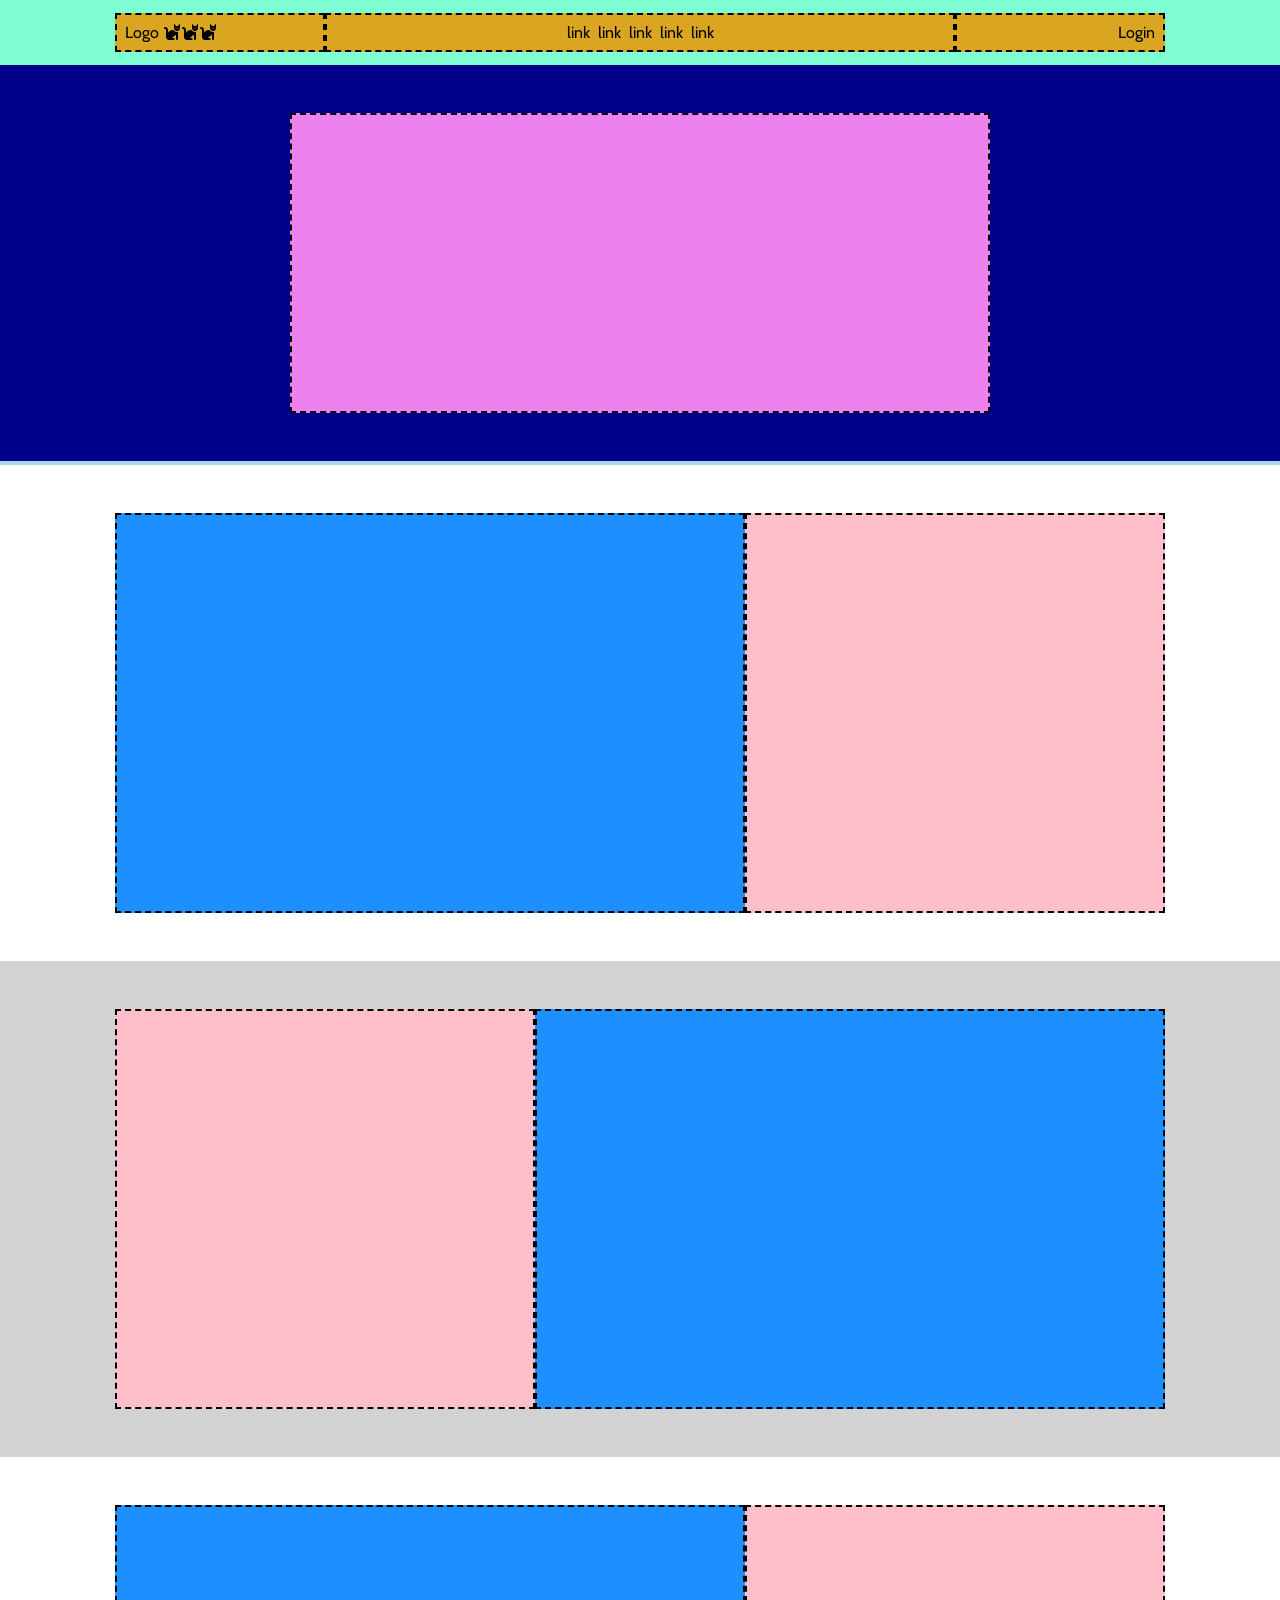
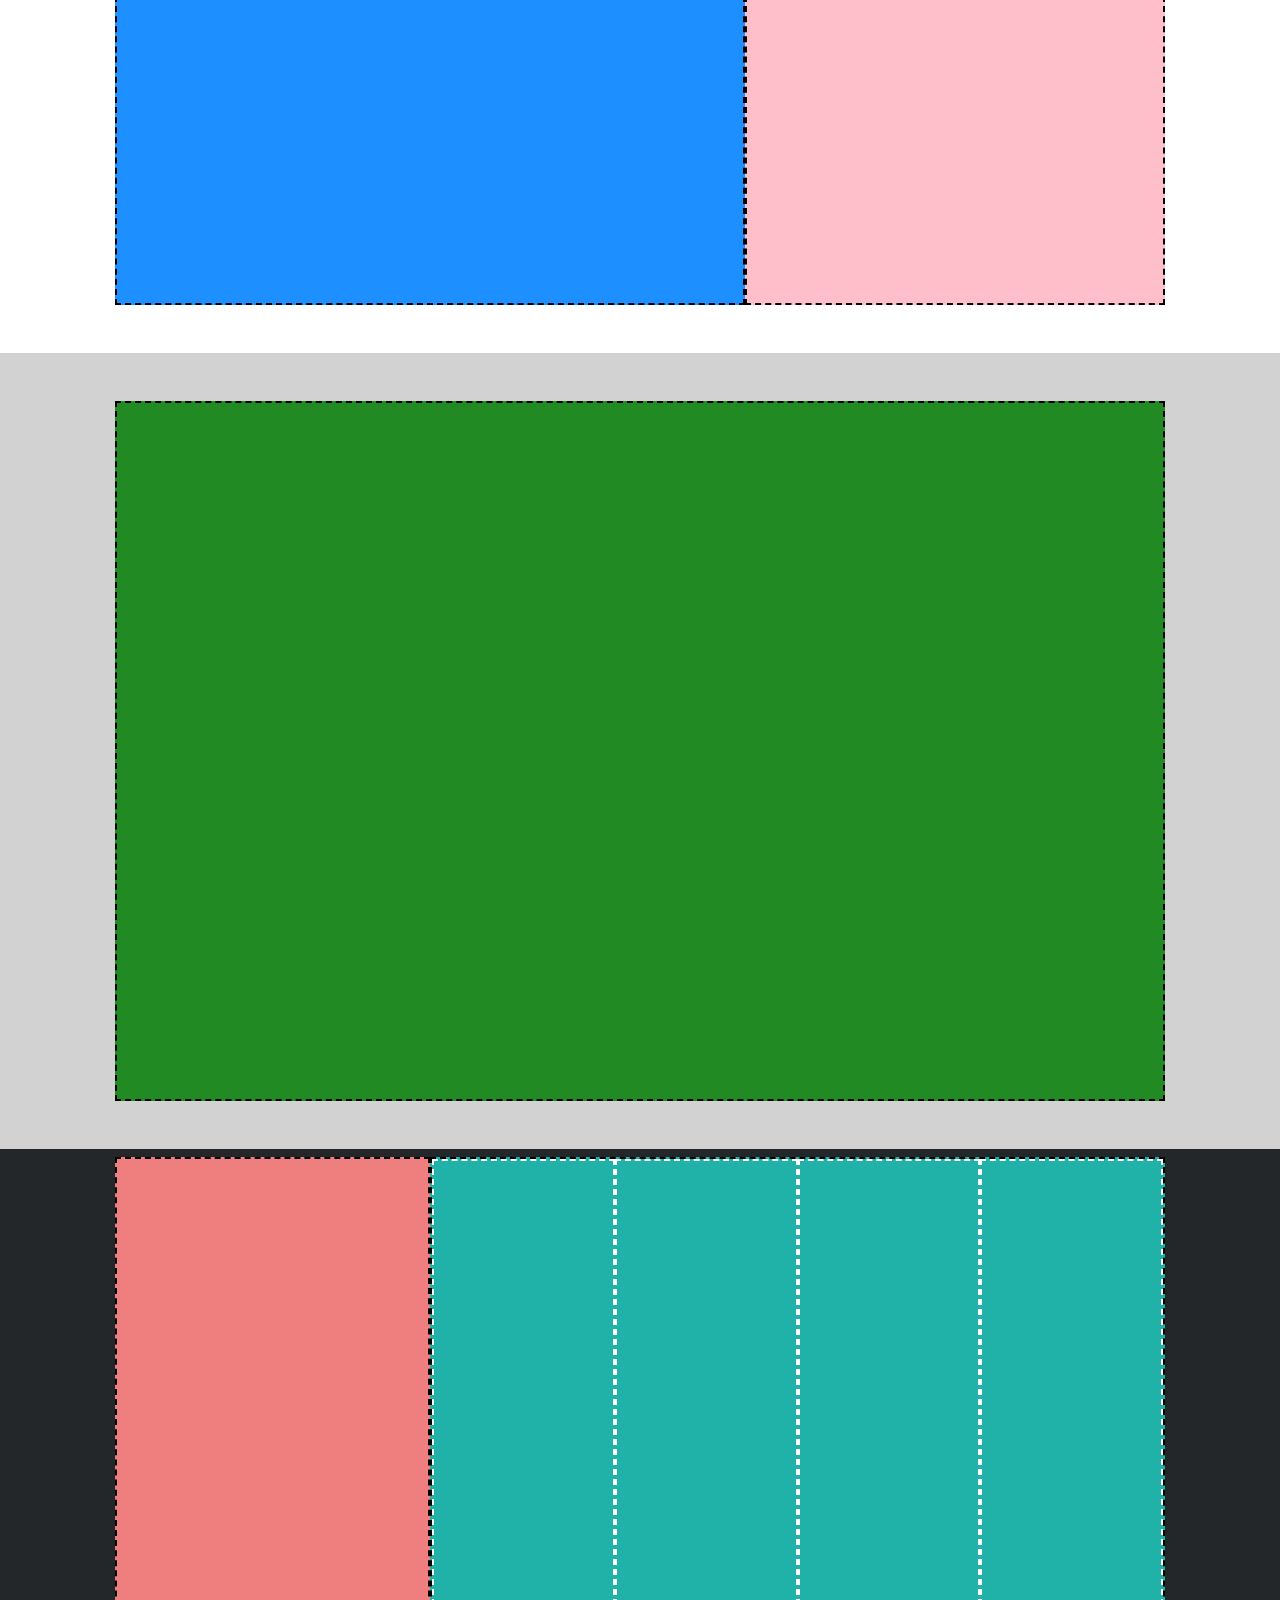
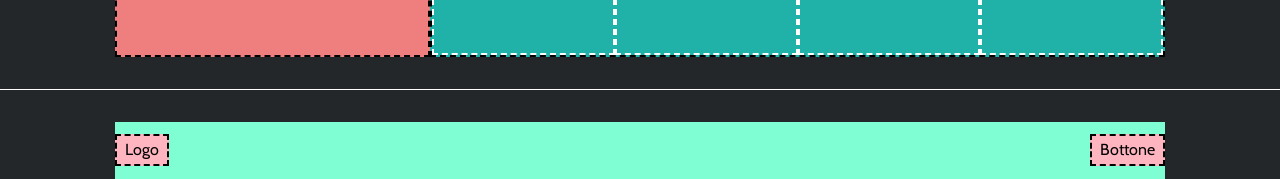
==== index.html @ 85e012c4 "Initial commit" ====
<!DOCTYPE html>
<html lang="it">
<head>
    <meta charset="UTF-8">
    <meta name="viewport" content="width=device-width, initial-scale=1.0">
    <title>Struttura Discord</title>

    <!-- GOOGLE FONTS  -->
    <link rel="preconnect" href="https://fonts.googleapis.com">
    <link rel="preconnect" href="https://fonts.gstatic.com" crossorigin>
    <link href="https://fonts.googleapis.com/css2?family=Cabin:wght@400;500;600;700&display=swap" rel="stylesheet">

    <!-- Font-awesome  -->
    <link rel="stylesheet" href="https://cdnjs.cloudflare.com/ajax/libs/font-awesome/6.4.2/css/all.min.css">

    <!-- Custom CSS -->
    <link rel="stylesheet" href="style/style.css">
</head>
<body>

    <header>
        <section class="navigation">
            <div class="container flex-j-center">
                <div class="brand dotted-test">
                    Logo
                    <i class="fa-solid fa-cat"></i><i class="fa-solid fa-cat"></i><i class="fa-solid fa-cat"></i>

                </div>
                <nav class="dotted-test">
                    <ul class="flex-j-center">
                        <li>link</li>
                        <li>link</li>
                        <li>link</li>
                        <li>link</li>
                        <li>link</li>
                    </ul>
                </nav>
                <div class="login dotted-test">
                    Login
                </div>
            </div>
        </section>
        <section id="jumbo">
            <div class="jumbotron jumbo-container dotted-test">
            </div>
        </section>
    </header>

    <main>
        <section class="bg-white">
            <div class="container flex-j-center columns">
                <div class="column column-big dotted-test"></div>
                <div class="column column-small dotted-test"></div>
            </div>
        </section>
        <section class="bg-grey">
            <div class="container flex-j-center columns">
                <div class="column column-small dotted-test"></div>
                <div class="column column-big dotted-test"></div>
            </div>
        </section>
        <section class="bg-white">
            <div class="container flex-j-center columns">
                <div class="column column-big dotted-test"></div>
                <div class="column column-small dotted-test"></div>
            </div>
        </section>
        <section class="bg-grey">
            <div class="container flex-j-center columns">
                <div class="column column-single dotted-test"></div>
            </div>
        </section>
    </main>

    <footer>
        <section class="links container flex-j-center">
            <div class="column column-30 dotted-test"></div>
            <div class="column column-70 dotted-test flex-j-center">
                <div class="column-quarters">
                </div>
                <div class="column-quarters">
                </div>
                <div class="column-quarters">
                </div>
                <div class="column-quarters">
                </div>
            </div>
        </section>

        <div class="footer-divider flex-j-center"></div>

        <section class="navigation container flex-j-between">
            <div class="button logo-button dotted-test">
                Logo
            </div>
            <div class="button dotted-test">
                Bottone
            </div>
        </section>
    </footer>
</body>
</html>
---- style/style.css ----
/* RESET */
*{
    margin: 0;
    padding: 0;
    box-sizing: border-box;
}

body{
    font-family: 'Cabin', sans-serif;
}

.flex-centered{
    display: flex;
    align-items: center;
    justify-content: center;
}

.flex-j-center{
    display: flex;
    justify-content: center;
}

.flex-j-between{
    display: flex;
    justify-content: space-between;
}

.container{
    max-width: 1050px;
    /* width: 65 */
    margin: 0 auto;
}

.jumbo-container{
    max-width: 700px;
    /* width: 50% */
    margin: 0 auto;
}

.dotted-test{
    border: 2px dashed black;
}

.columns{
    padding: 3rem 0;
}

.column{
    height: 400px;
}

.column-big{
    background-color: #1e8ffe;
    width: 60%;
}

.column-small{
    background-color: #febfca;
    width: 40%;
}

.column-single{
    background-color: #228a22;
    width: 100%;
    height: 700px;
}

.column-70{
    background-color: #20b1a9 ;
    width: 70%;
    height: 500px;
}

.column-30{
    background-color: #ef7f7f;
    height: 500px;
    width: 30%;
}

.column-quarters{
    border: 2px dashed white;
    width: calc(100% / 4);
}



.bg-white{
    background-color: white;
}

.bg-grey{
    background-color: #d2d2d2;
}

header{
    background-color: #acd7e5;
    padding: 0 0 .25rem;
}

section.navigation{
    padding: .8rem 0;
    background-color: #7ffed3;
}


header section.navigation > div{
    /* height: 40px; */
    background-color: goldenrod;
}

header section.navigation div.brand,
header section.navigation nav,
header section.navigation div.login{
    padding: .5rem;
}


section.navigation div.brand,
section.navigation div.login{
    width: 20%;
}

section.navigation  nav{
    width: 60%;
}

section.navigation  nav ul{
    list-style-type: none;
}

section.navigation  nav ul li{
    /* display: inline-block; */
    padding: 0 .25rem;
}


section.navigation div.login{
    text-align: right;
}


section#jumbo{
    /* height: 300px; */
    background-color: #00008a;
    padding: 3rem 0;
}

div.jumbotron{
    height: 300px;
    background-color: #ed81ed;
}

footer{
    background-color: #23272a;
}

div.footer-divider{
    background-color: white;
    height: 1px;
    width: 100%;
    margin: 2rem 0;
}

section.links{
    padding-top: .5rem;
}

div.button{
    background-color: #feb5c0;
    height: 2rem;
    padding: .25rem .5rem;
}
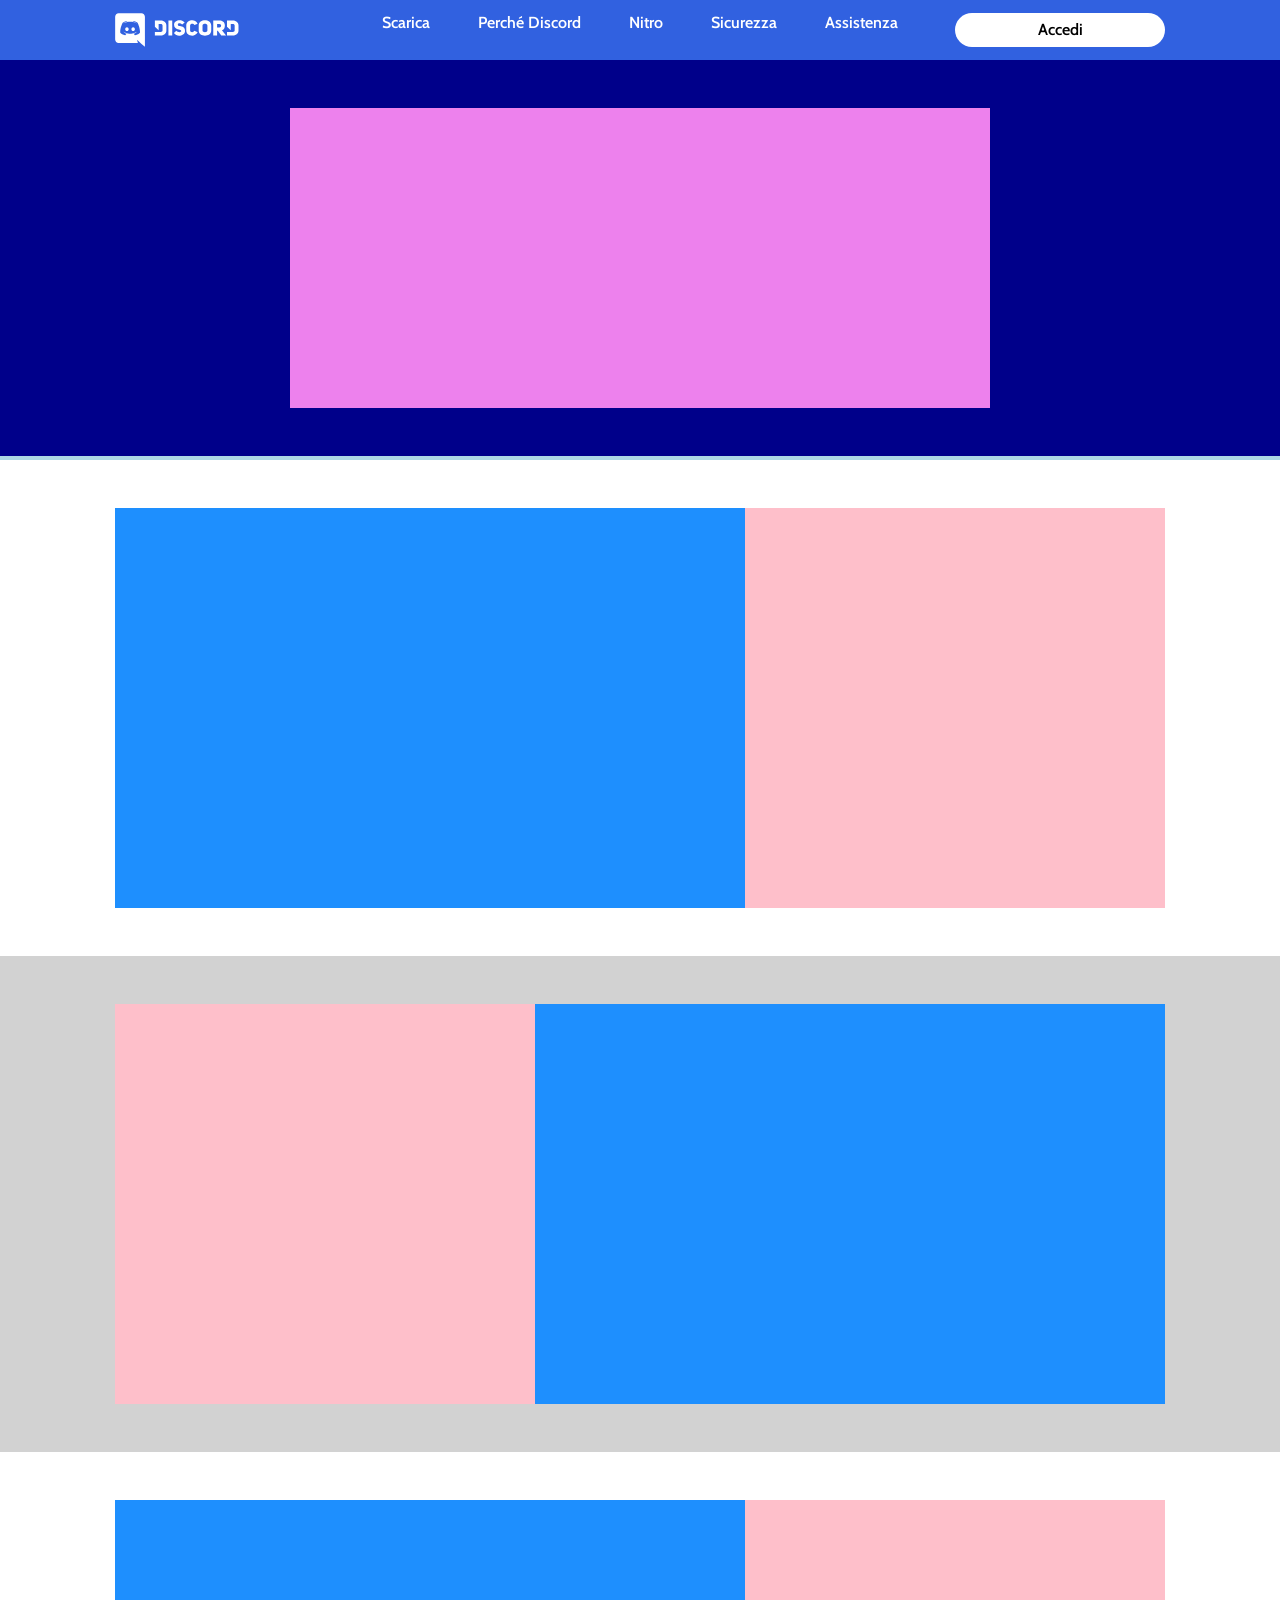
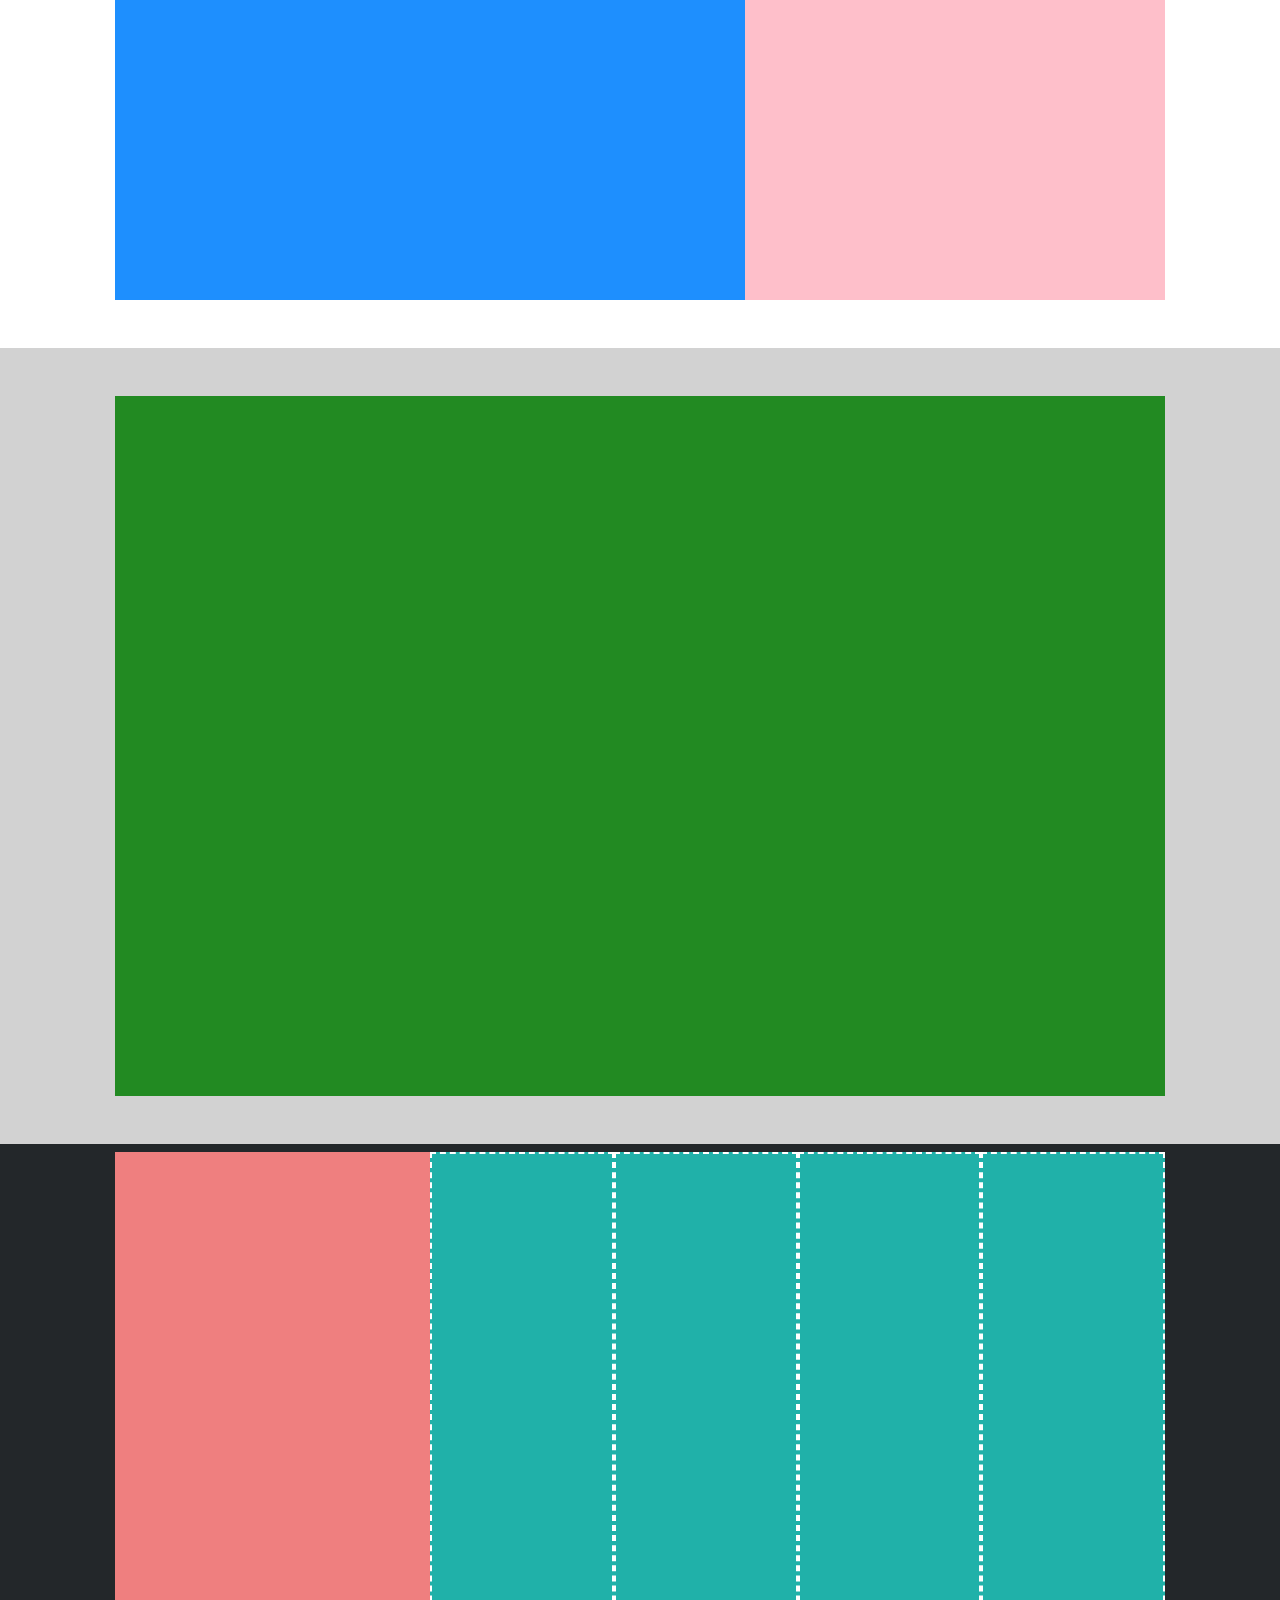
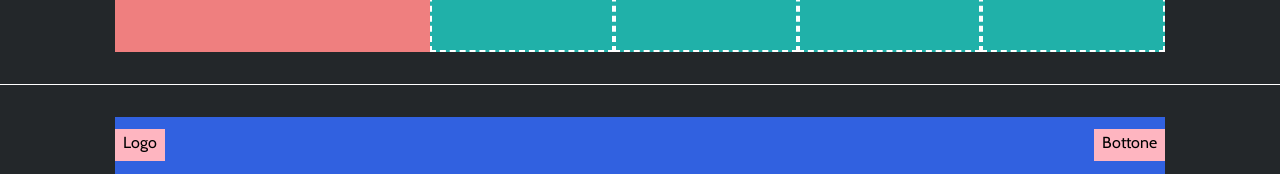
==== commit 99ff0544: "edited navigation bar style.css" ====
--- a/index.html
+++ b/index.html
@@ -22,21 +22,19 @@
         <section class="navigation">
             <div class="container flex-j-center">
                 <div class="brand dotted-test">
-                    Logo
-                    <i class="fa-solid fa-cat"></i><i class="fa-solid fa-cat"></i><i class="fa-solid fa-cat"></i>
-
+                    <img src="./img/logo.svg" alt="Logo bianco di Discord" class="flex-j-center">
                 </div>
                 <nav class="dotted-test">
                     <ul class="flex-j-center">
-                        <li>link</li>
-                        <li>link</li>
-                        <li>link</li>
-                        <li>link</li>
-                        <li>link</li>
+                        <li>Scarica</li>
+                        <li>Perché Discord</li>
+                        <li>Nitro</li>
+                        <li>Sicurezza</li>
+                        <li>Assistenza</li>
                     </ul>
                 </nav>
                 <div class="login dotted-test">
-                    Login
+                    Accedi
                 </div>
             </div>
         </section>
--- a/style/style.css
+++ b/style/style.css
@@ -18,11 +18,19 @@
 .flex-j-center{
     display: flex;
     justify-content: center;
+    font-weight: 600;
+    color: white;
 }
 
 .flex-j-between{
     display: flex;
     justify-content: space-between;
+}
+
+.login{
+    background-color: white;
+    color: black;
+    border-radius: 30px;
 }
 
 .container{
@@ -37,9 +45,9 @@
     margin: 0 auto;
 }
 
-.dotted-test{
+/* .dotted-test{
     border: 2px dashed black;
-}
+} */
 
 .columns{
     padding: 3rem 0;
@@ -82,8 +90,6 @@
     width: calc(100% / 4);
 }
 
-
-
 .bg-white{
     background-color: white;
 }
@@ -99,13 +105,13 @@
 
 section.navigation{
     padding: .8rem 0;
-    background-color: #7ffed3;
+    background-color: #3161e0;
 }
 
 
-header section.navigation > div{
+/* header section.navigation > div{
     /* height: 40px; */
-    background-color: goldenrod;
+    /* background-color: goldenrod; */
 }
 
 header section.navigation div.brand,
@@ -130,14 +136,13 @@
 
 section.navigation  nav ul li{
     /* display: inline-block; */
-    padding: 0 .25rem;
+    padding: 0 1.5rem;
 }
 
-
 section.navigation div.login{
-    text-align: right;
+    text-align: center;
+    align-content: center;
 }
-
 
 section#jumbo{
     /* height: 300px; */
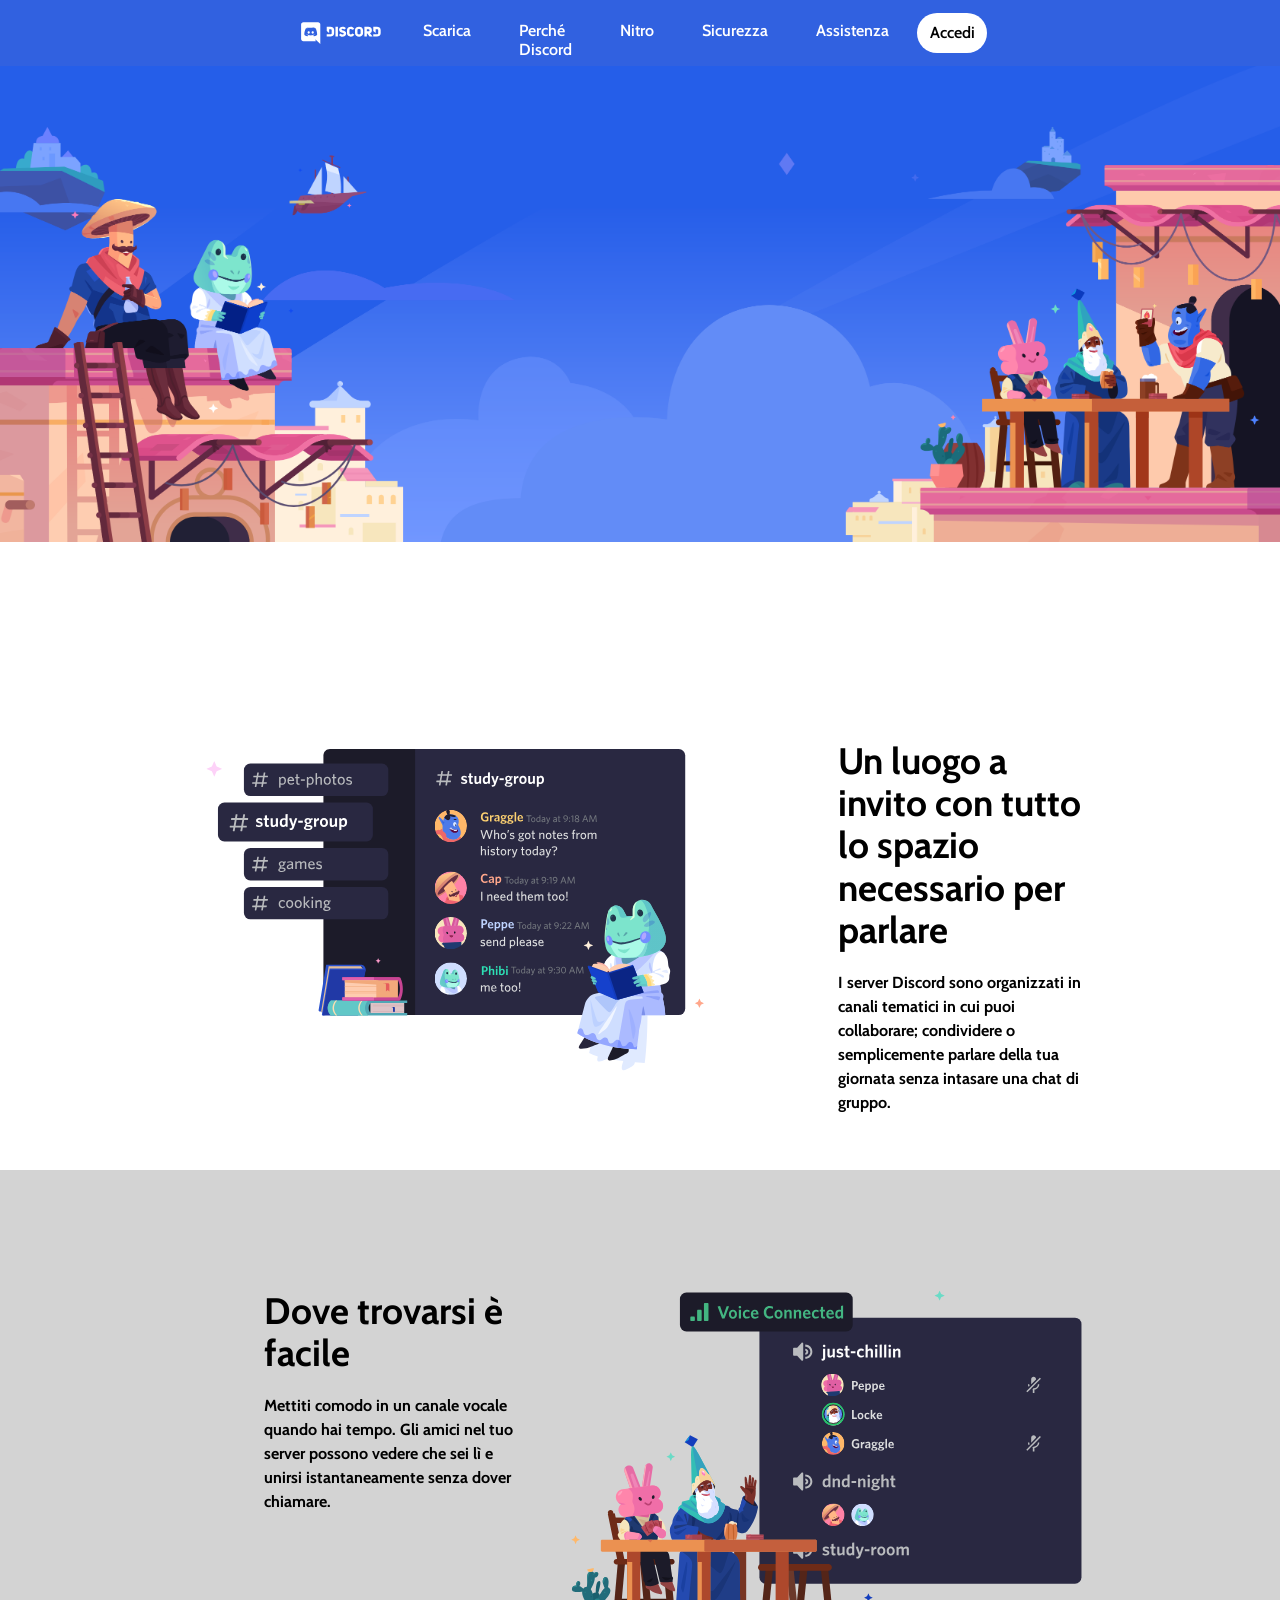
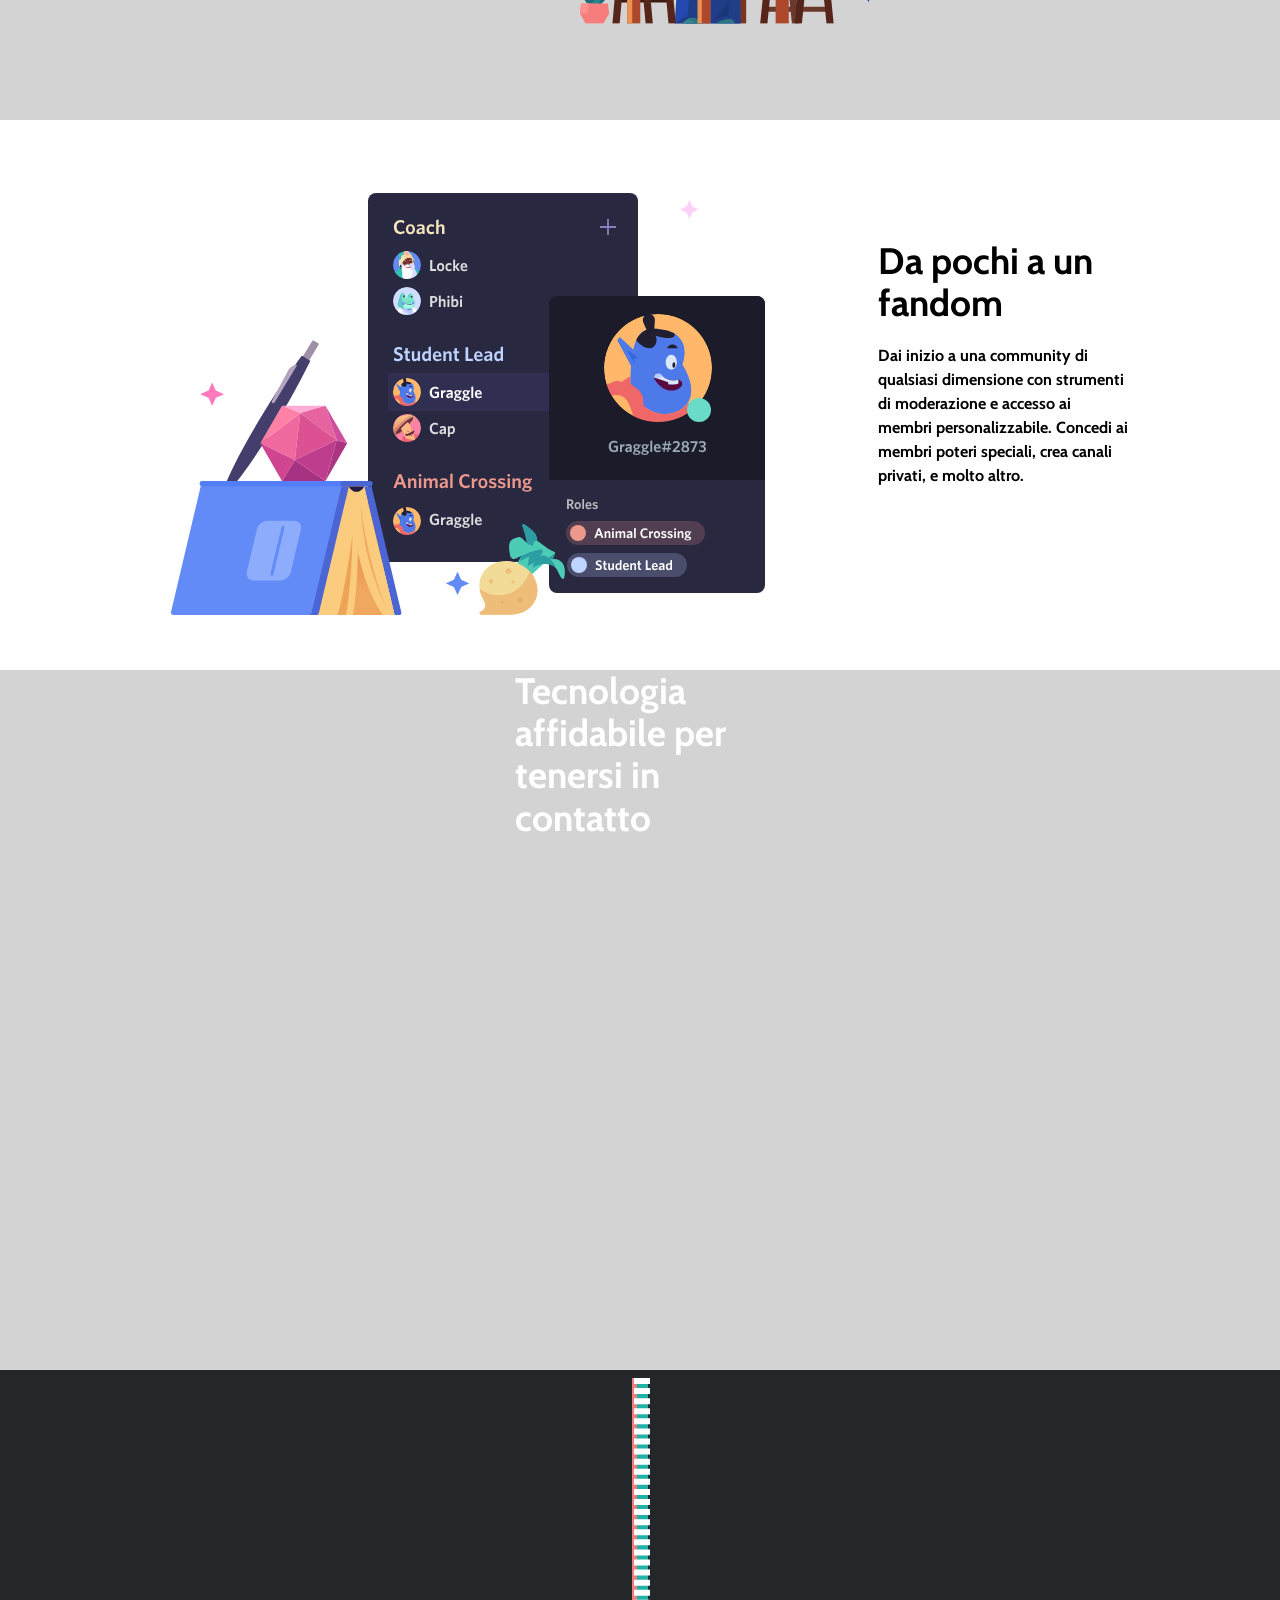
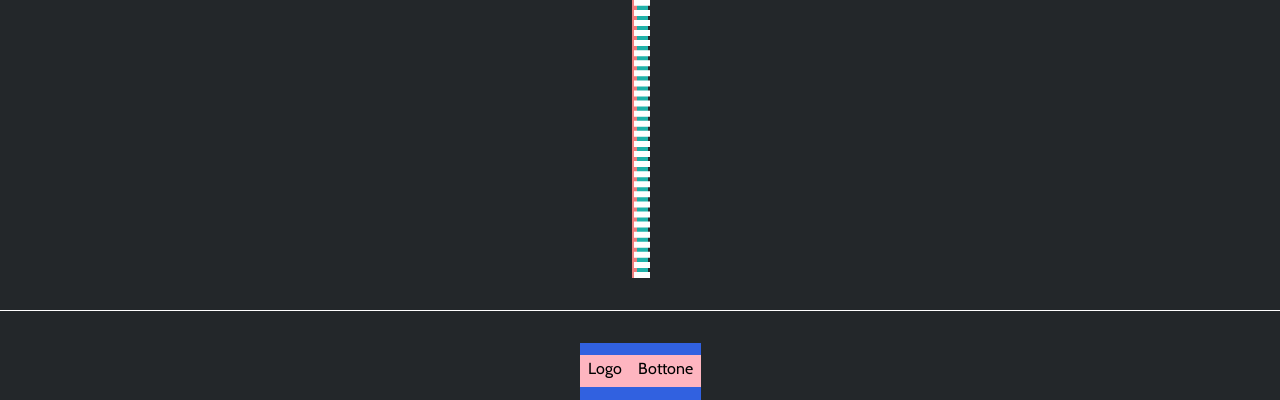
==== commit 150171e3: "implemented main sections" ====
--- a/index.html
+++ b/index.html
@@ -22,7 +22,7 @@
         <section class="navigation">
             <div class="container flex-j-center">
                 <div class="brand dotted-test">
-                    <img src="./img/logo.svg" alt="Logo bianco di Discord" class="flex-j-center">
+                    <img class="brand" src="./img/logo.svg" alt="Logo bianco di Discord" class="flex-j-center">
                 </div>
                 <nav class="dotted-test">
                     <ul class="flex-j-center">
@@ -39,7 +39,11 @@
             </div>
         </section>
         <section id="jumbo">
+            <img class="jumbo-bg" src="./img/jumbo.png" alt="Sfondo della sezone hero">
+            <div class="flex-j-center"></div>
             <div class="jumbotron jumbo-container dotted-test">
+                <div class="jumbo-text">
+                </div>
             </div>
         </section>
     </header>
@@ -47,25 +51,45 @@
     <main>
         <section class="bg-white">
             <div class="container flex-j-center columns">
-                <div class="column column-big dotted-test"></div>
+                <div class="column column-big dotted-test">
+                </div>
                 <div class="column column-small dotted-test"></div>
-            </div>
-        </section>
-        <section class="bg-grey">
-            <div class="container flex-j-center columns">
-                <div class="column column-small dotted-test"></div>
-                <div class="column column-big dotted-test"></div>
             </div>
         </section>
         <section class="bg-white">
             <div class="container flex-j-center columns">
                 <div class="column column-big dotted-test"></div>
-                <div class="column column-small dotted-test"></div>
+                <img id="item-pic-1" src="./img/item1.svg" alt="Immagine di esempio di una chat di Discord">
+                <div class="column column-small dotted-test">
+                    <h2>Un luogo a invito con tutto lo spazio necessario per parlare</h2>
+                    <h4>I server Discord sono organizzati in canali tematici in cui puoi collaborare; condividere o semplicemente parlare della tua giornata senza intasare una chat di gruppo.</h4>
             </div>
         </section>
         <section class="bg-grey">
             <div class="container flex-j-center columns">
-                <div class="column column-single dotted-test"></div>
+                <div class="column column-small dotted-test">
+                    <h2>Dove trovarsi è facile</h2>
+                    <h4>Mettiti comodo in un canale vocale quando hai tempo. Gli amici nel tuo server possono vedere che sei lì e unirsi istantaneamente senza dover chiamare.</h4>
+                </div>
+                <div class="column column-big dotted-test">
+                    <img id="item-pic-2" src="./img/item2.svg" alt="Immagine di dimostrazione del funzionamento dei ruoli di Discord">
+                </div>
+            </div>
+        </section>
+        <section class="bg-white">
+            <div class="container flex-j-center columns">
+                <div class="column column-big dotted-test"></div>
+                <img id="item-pic-3" src="./img/item3.svg" alt="Immagine esempio di una chat di Discord">
+                <div class="column column-small dotted-test">
+                    <h2>Da pochi a un fandom</h2>
+                    <h4>Dai inizio a una community di qualsiasi dimensione con strumenti di moderazione e accesso ai membri personalizzabile. Concedi ai membri poteri speciali, crea canali privati, e molto altro.</h4>
+                </div>
+        </section>
+        <section class="bg-grey flex-centered">
+            <div class="container flex-j-center columns">
+                <div class="column column-single dotted-test">
+                    <h2>Tecnologia affidabile per tenersi in contatto</h2>
+                </div>
             </div>
         </section>
     </main>
--- a/style/style.css
+++ b/style/style.css
@@ -27,22 +27,78 @@
     justify-content: space-between;
 }
 
+ul.flex-center {
+    padding: ;
+}
+
+.brand{
+    width: 150px;
+    height: 100%;
+    padding-right: 70px;
+}
+
 .login{
     background-color: white;
     color: black;
     border-radius: 30px;
+    line-height: 23px;
 }
 
 .container{
     max-width: 1050px;
-    /* width: 65 */
+    width:max-content;
     margin: 0 auto;
 }
 
+#jumbo{
+    background-image: url(../img/jumbo.png);
+    width: auto;
+    height: 0px;
+    
+}
+
+h1{
+    display: inline-block;
+}
+
+#item-pic-1{
+    margin-right: 3rem;
+    width: 550px;
+    height: 550px;
+}
+
+#item-pic-2{
+    width: 550px;
+}
+
+h2{
+    font-weight: bolder;
+    font-size: 2.3rem;
+    width: 250px;
+    line-height: 115%;
+}
+
+h4{
+    color: black;
+    display: inline-block;
+    padding-top: 20px;
+    width: 250px;
+    line-height: 150%;
+    font-size: 1rem;
+}
+
 .jumbo-container{
-    max-width: 700px;
-    /* width: 50% */
+    /* max-width: 400px; */
+    width: 80%;
     margin: 0 auto;
+}
+
+.jumbo-bg{
+    width: 100%;
+}
+
+.brand{
+    margin-right: 2rem;
 }
 
 /* .dotted-test{
@@ -50,25 +106,28 @@
 } */
 
 .columns{
-    padding: 3rem 0;
+    padding: rem 0;
 }
 
 .column{
-    height: 400px;
+    height: 550px;
+    display: flex;
 }
 
 .column-big{
-    background-color: #1e8ffe;
     width: 60%;
 }
 
 .column-small{
-    background-color: #febfca;
     width: 40%;
+    color: black;
+    padding-top: 7.5rem;
+    padding-left: 3rem;
+    flex-direction: column;
+    align-content: center;
 }
 
 .column-single{
-    background-color: #228a22;
     width: 100%;
     height: 700px;
 }
@@ -92,10 +151,12 @@
 
 .bg-white{
     background-color: white;
+    height: 550px;
 }
 
 .bg-grey{
-    background-color: #d2d2d2;
+    background-color: lightgray;
+    height: 80%;
 }
 
 header{
@@ -108,11 +169,9 @@
     background-color: #3161e0;
 }
 
-
-/* header section.navigation > div{
-    /* height: 40px; */
-    /* background-color: goldenrod; */
-}
+header section.navigation > div{
+    height: 40px;
+} 
 
 header section.navigation div.brand,
 header section.navigation nav,
@@ -123,7 +182,7 @@
 
 section.navigation div.brand,
 section.navigation div.login{
-    width: 20%;
+    width: 8%;
 }
 
 section.navigation  nav{
@@ -147,13 +206,12 @@
 section#jumbo{
     /* height: 300px; */
     background-color: #00008a;
-    padding: 3rem 0;
+    /* padding: 3rem 0; */
 }
 
 div.jumbotron{
-    height: 300px;
-    background-color: #ed81ed;
-}
+    width: 800px;
+} 
 
 footer{
     background-color: #23272a;
